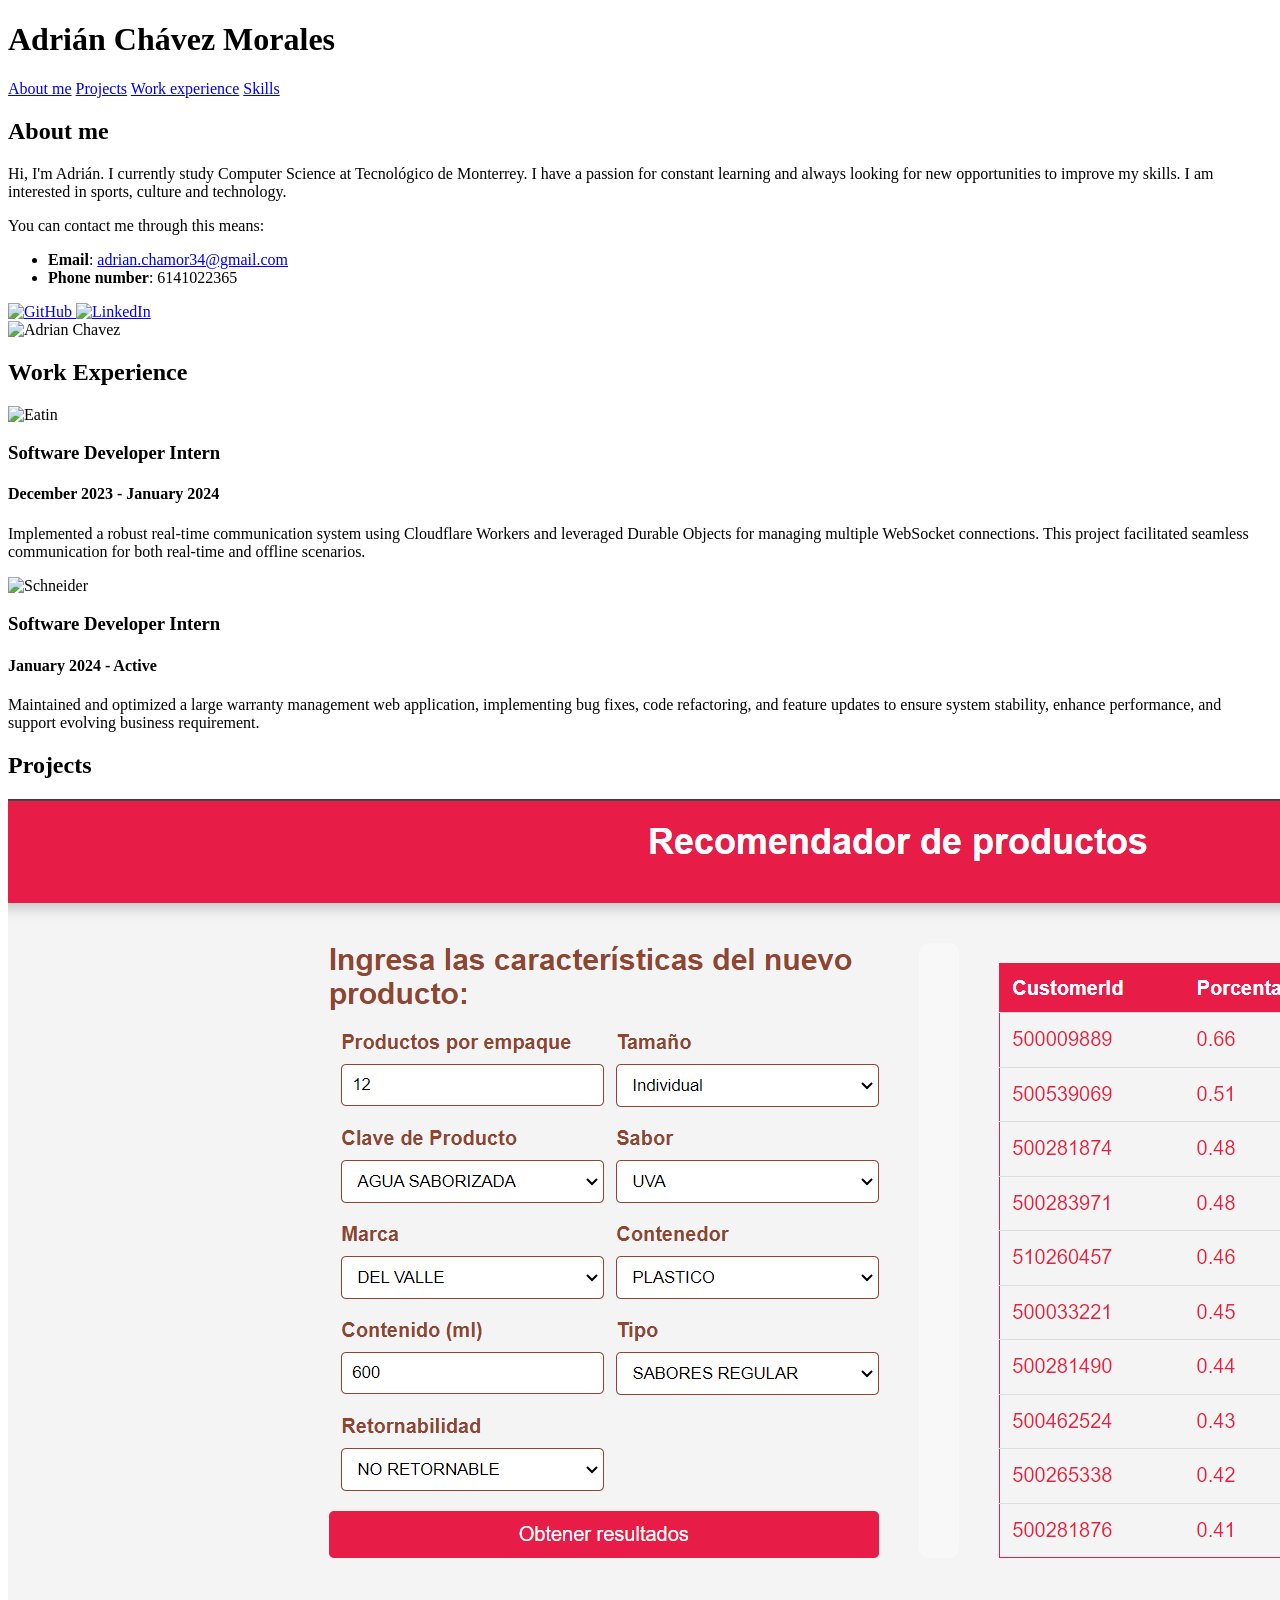
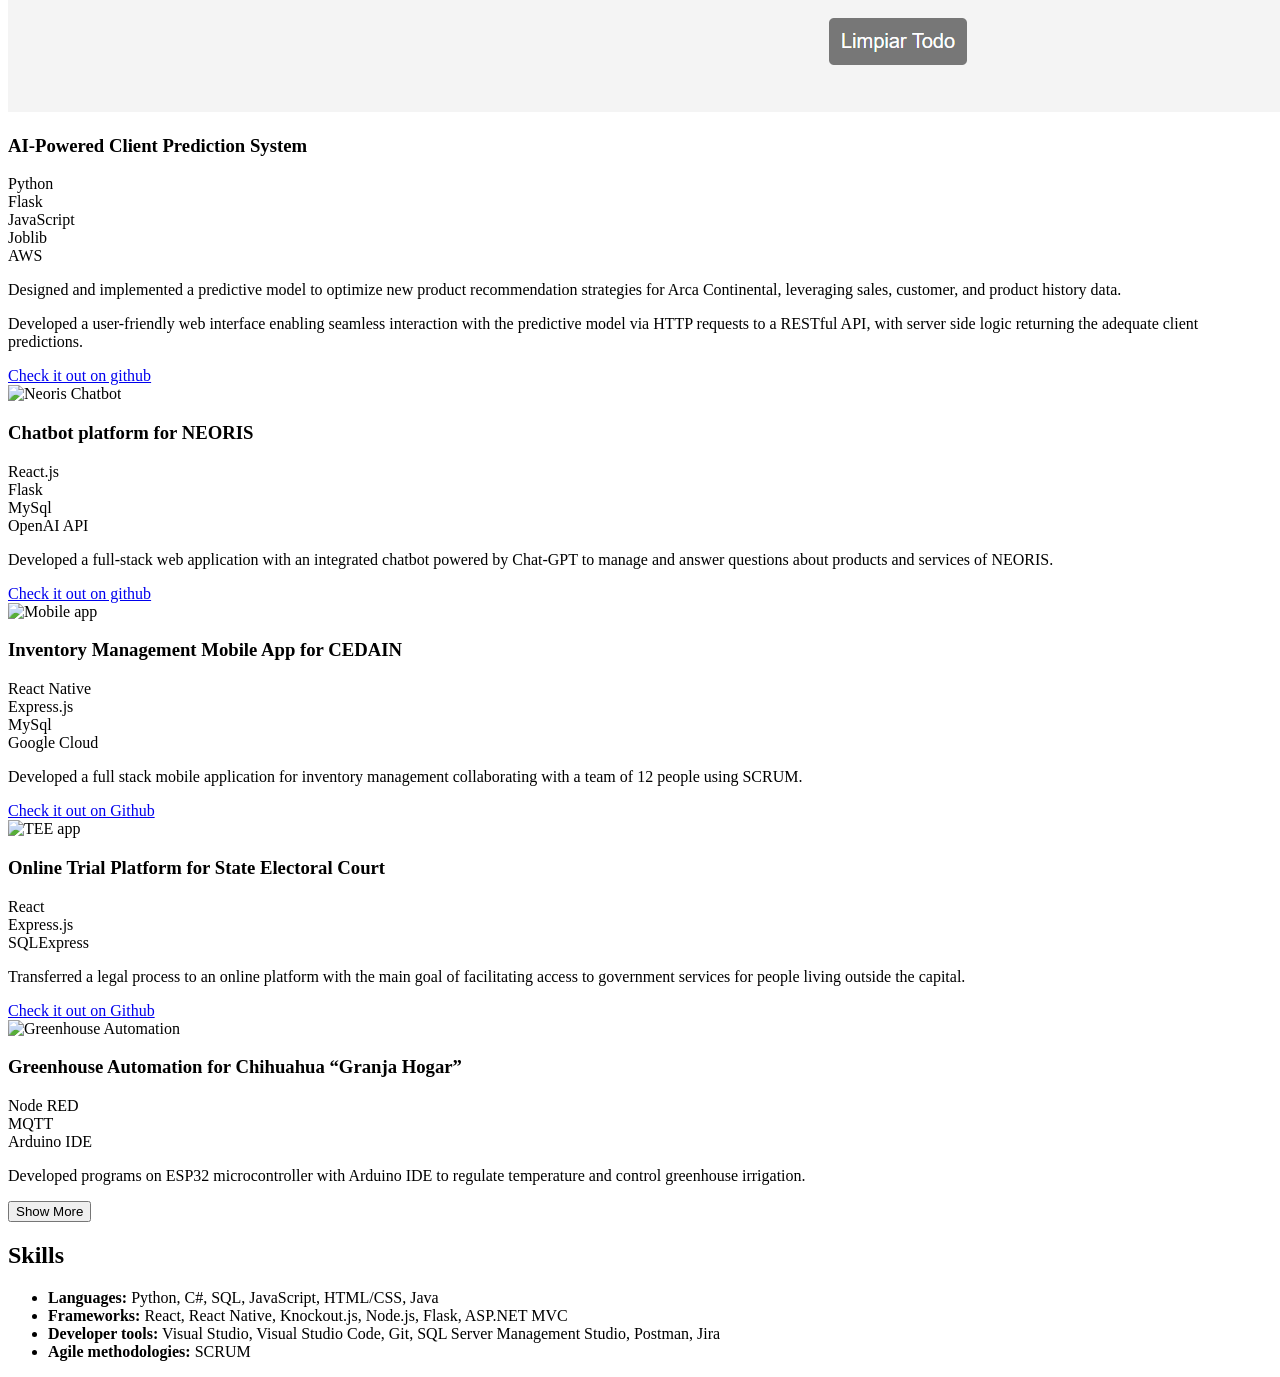
==== index.html @ 79926ff1 "Actulizacion proyecto ARCA" ====
<!DOCTYPE html>
<html lang="es">
<head>
    <meta charset="UTF-8">
    <meta name="viewport" content="width=device-width, initial-scale=1.0">
    <title>Adrian Chavez - Portafolio</title>
    <link rel="stylesheet" href="main.css">
    <link rel="preconnect" href="https://fonts.googleapis.com">
    <link rel="preconnect" href="https://fonts.gstatic.com" crossorigin>
    <link href="https://fonts.googleapis.com/css2?family=Roboto:wght@400;700&display=swap" rel="stylesheet">
</head>
<body>
    <header>
        <h1>Adrián Chávez Morales</h1>
    </header>
    <nav>
        <a href="#about">About me</a>
        <a href="#projects">Projects</a>
        <a href="#experience">Work experience</a>
        <a href="#skills">Skills</a>
    </nav>
    <main>
        <section class="container" id="about">
            <h2>About me</h2>
            <div class="about-me">

                <div class="aboutmetext-container">
                    <p>Hi, I'm Adrián. I currently study Computer Science at Tecnológico de Monterrey. I have a passion for constant learning and always looking for new opportunities to improve my skills. I am interested in sports, culture and technology. </p>
                    <p>You can contact me through this means:</p>
                    <ul>
                        <li><b>Email</b>: <a href="mailto:adrian.chamor34@gmail.com">adrian.chamor34@gmail.com</a></li>
                        <li><b>Phone number</b>: 6141022365</li>
                    </ul>
                    <div class="social-links">
                        <a href="https://github.com/adrianchavez23" target="_blank">
                            <img src="https://github.githubassets.com/images/modules/logos_page/GitHub-Mark.png" alt="GitHub" class="social-icon" />
                        </a>
                        <a href="https://www.linkedin.com/in/adrian-chavez-a494051a4/" target="_blank">
                            <img src="https://cdn-icons-png.flaticon.com/512/174/174857.png" alt="LinkedIn" class="social-icon" />
                        </a>
                    </div>
                    
                </div>

                <img src="assets/images/profile-picture.jpeg" alt="Adrian Chavez" class="profile-pic"/>
                
            </div>
        </section>
        <section class="container" id="experience">
            <h2>Work Experience</h2>
            <div class="experience">
                <div class="experience-card">
                    <img src="assets/images/eatin.jpg" alt="Eatin" class="company-pic"/>
                    <h3>Software Developer Intern</h3>
                    <h4 class="date">December 2023 - January 2024</h4>
                    <p>Implemented a robust real-time communication system using Cloudflare Workers and leveraged Durable Objects for managing multiple WebSocket connections. This project facilitated seamless communication for both real-time and offline scenarios.</p>
                </div>
                <div class="experience-card">
                    <img src="assets/images/Schneider.png" alt="Schneider" class="company-pic"/>
                    <h3>Software Developer Intern</h3>
                    <h4 class="date">January 2024 - Active</h4>
                    <p>Maintained and optimized a large warranty management web application, implementing bug fixes, code refactoring, and feature updates to ensure system stability, enhance performance, and support evolving business requirement.</p>
                </div>
            </div>
        </section>
        <section class="container" id="projects">
            <h2>Projects</h2>
            <div class="projects">
                <!-- First 3 project cards (visible by default) -->

                <div class="project-card">
                    <img src="assets/images/proyectoARCA.png" alt="ClientPredictionARCA" class="project-pic"/>
                    <h3>AI-Powered Client Prediction System</h3>
                    <div class="projects-tools">
                        <div class="tool">Python</div>
                        <div class="tool">Flask</div>
                        <div class="tool">JavaScript</div>
                        <div class="tool">Joblib</div>
                        <div class="tool">AWS</div>
                    </div>
                    <p>Designed and implemented a predictive model to optimize new product recommendation strategies for Arca Continental, leveraging sales, customer, and product history data.</p>
                    <p>Developed a user-friendly web interface enabling seamless interaction with the predictive model via HTTP requests
                        to a RESTful API, with server side logic returning the adequate client predictions.</p>
                    <a href="https://github.com/adrianchavez23/RecomendadorProductos" target="_blank">Check it out on github</a>
                </div>
                
                <div class="project-card">
                    <img src="assets/images/NEORISpage.png" alt="Neoris Chatbot" class="project-pic"/>
                    <h3>Chatbot platform for NEORIS</h3>
                    <div class="projects-tools">
                        <div class="tool">React.js</div>
                        <div class="tool">Flask</div>
                        <div class="tool">MySql</div>
                        <div class="tool">OpenAI API</div>
                    </div>
                    <p>Developed a full-stack web application with an integrated chatbot powered by Chat-GPT to manage and answer questions about products and services of NEORIS.</p>
                    <a href="https://github.com/AdrianCantuA/Neoris_front" target="_blank">Check it out on github</a>
                </div>
                
                <div class="project-card">
                    <img src="assets/images/cedain-image.jpg" alt="Mobile app" class="project-pic"/>
                    <h3>Inventory Management Mobile App for CEDAIN</h3>
                    <div class="projects-tools">
                        <div class="tool">React Native</div>
                        <div class="tool">Express.js</div>
                        <div class="tool">MySql</div>
                        <div class="tool">Google Cloud</div>
                    </div>
                    <p>Developed a full stack mobile application for inventory management collaborating with a team of 12 people using SCRUM.</p>
                    <a href="https://github.com/sebasgarciag/Frontend-CEDAIN-App" target="_blank">Check it out on Github</a>
                </div>
        
                <div class="project-card hidden">
                    <img src="assets/images/TEEpage.png" alt="TEE app" class="project-pic"/>
                    <h3>Online Trial Platform for State Electoral Court</h3>
                    <div class="projects-tools">
                        <div class="tool">React</div>
                        <div class="tool">Express.js</div>
                        <div class="tool">SQLExpress</div>
                    </div>
                    <p>Transferred a legal process to an online platform with the main goal of facilitating access to government services for people living outside the capital.</p>
                    <a href="https://github.com/JRickyAV/juicios_react" target="_blank">Check it out on Github</a>
                </div>
                
                <!-- Hidden Projects -->
                <div class="project-card hidden">
                    <img src="assets/images/granja-hogar-logo.png" alt="Greenhouse Automation" class="project-pic"/>
                    <h3>Greenhouse Automation for Chihuahua “Granja Hogar”</h3>
                    <div class="projects-tools">
                        <div class="tool">Node RED</div>
                        <div class="tool">MQTT</div>
                        <div class="tool">Arduino IDE</div>
                    </div>
                    <p>Developed programs on ESP32 microcontroller with Arduino IDE to regulate temperature and control greenhouse irrigation.</p>
                </div>
            </div>
        
            <!-- Show More Button -->
            <button id="show-more-btn">Show More</button>
        </section>
        
        <section class="container" id="skills">
            <h2>Skills</h2>
            <ul class="skills">
                <li><b>Languages:</b> Python, C#, SQL, JavaScript, HTML/CSS, Java</li>
                <li><b>Frameworks:</b> React, React Native, Knockout.js, Node.js, Flask, ASP.NET MVC</li>
                <li><b>Developer tools:</b> Visual Studio, Visual Studio Code, Git, SQL Server Management Studio, Postman, Jira</li>
                <li><b>Agile methodologies:</b> SCRUM</li>
            </ul>
        </section>
        
    </main>
</body>
<script>
    const showMoreBtn = document.getElementById('show-more-btn');
    const hiddenProjects = document.querySelectorAll('.hidden');

    showMoreBtn.addEventListener('click', () => {
        hiddenProjects.forEach(project => {
            project.style.display = project.style.display === 'block' ? 'none' : 'block';
        });

        // Change the button text
        showMoreBtn.textContent = showMoreBtn.textContent === 'Show More' ? 'Show Less' : 'Show More';
    });
</script>
</html>
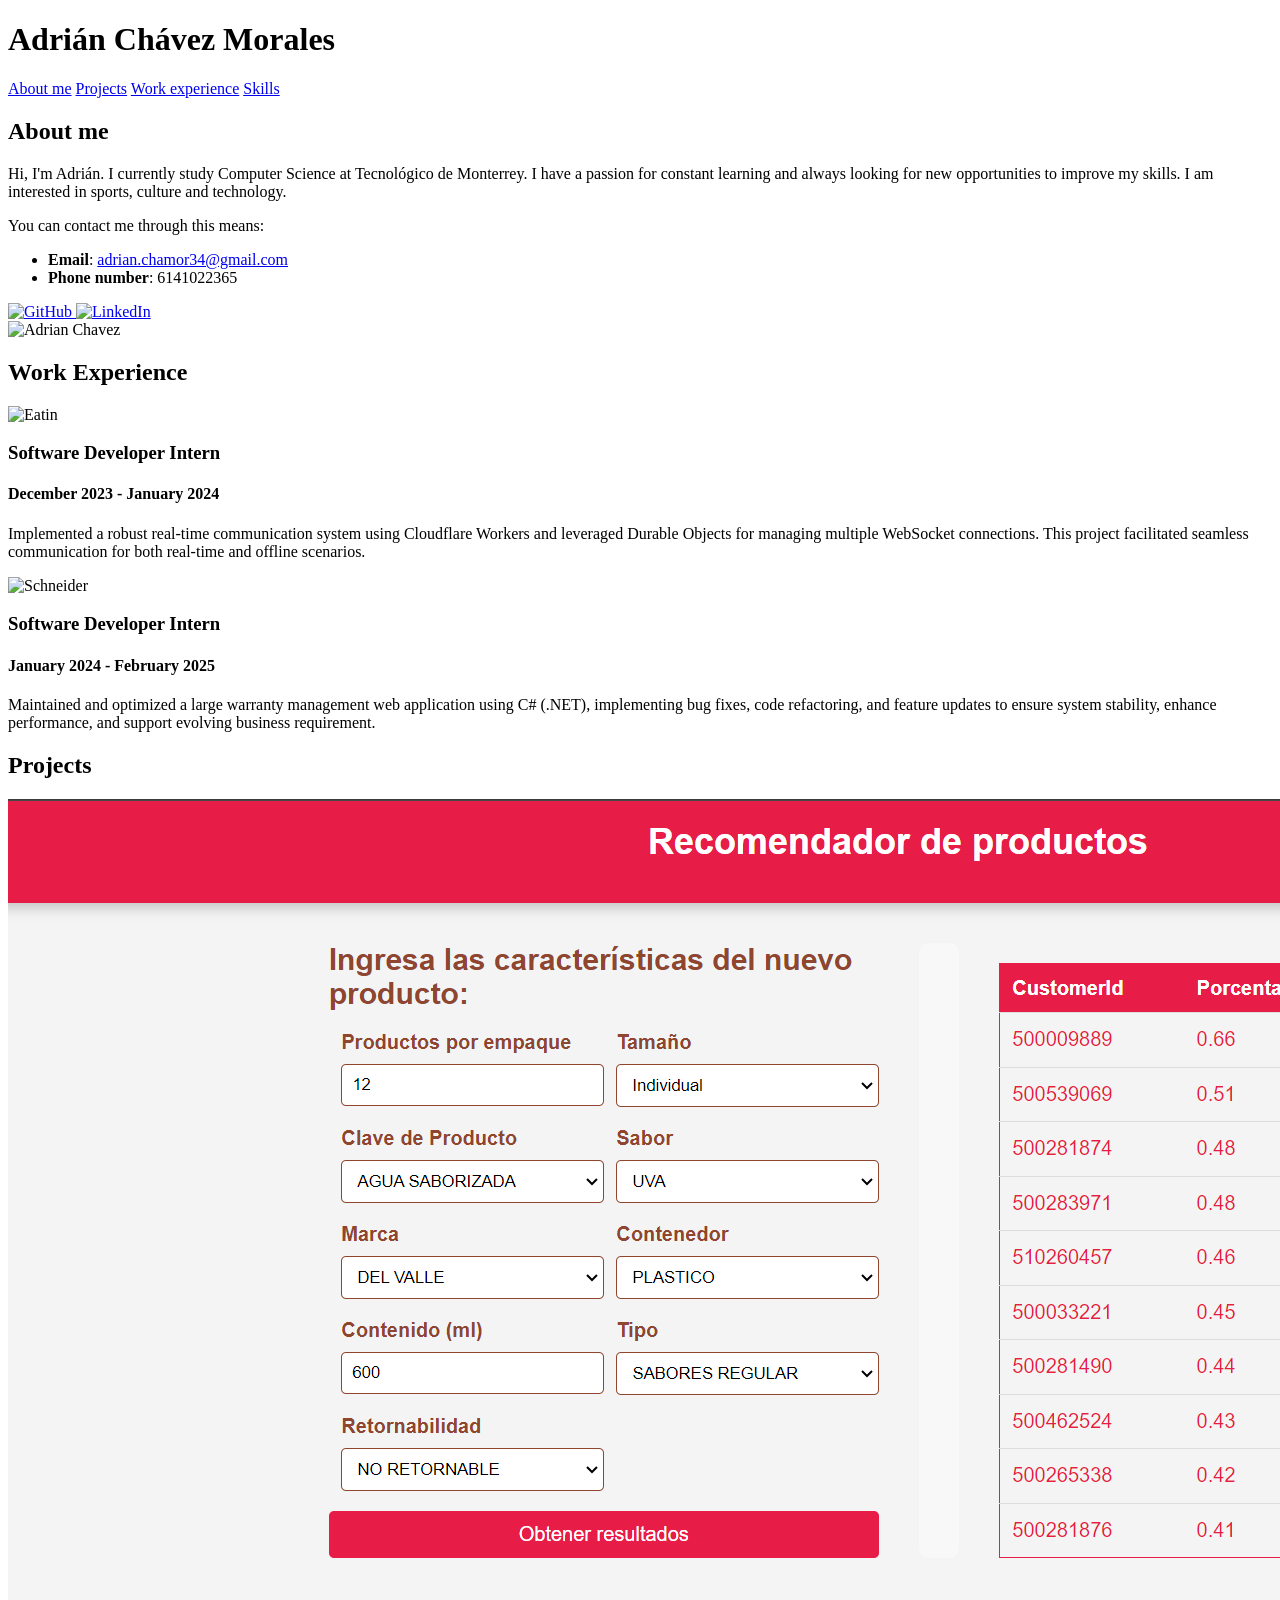
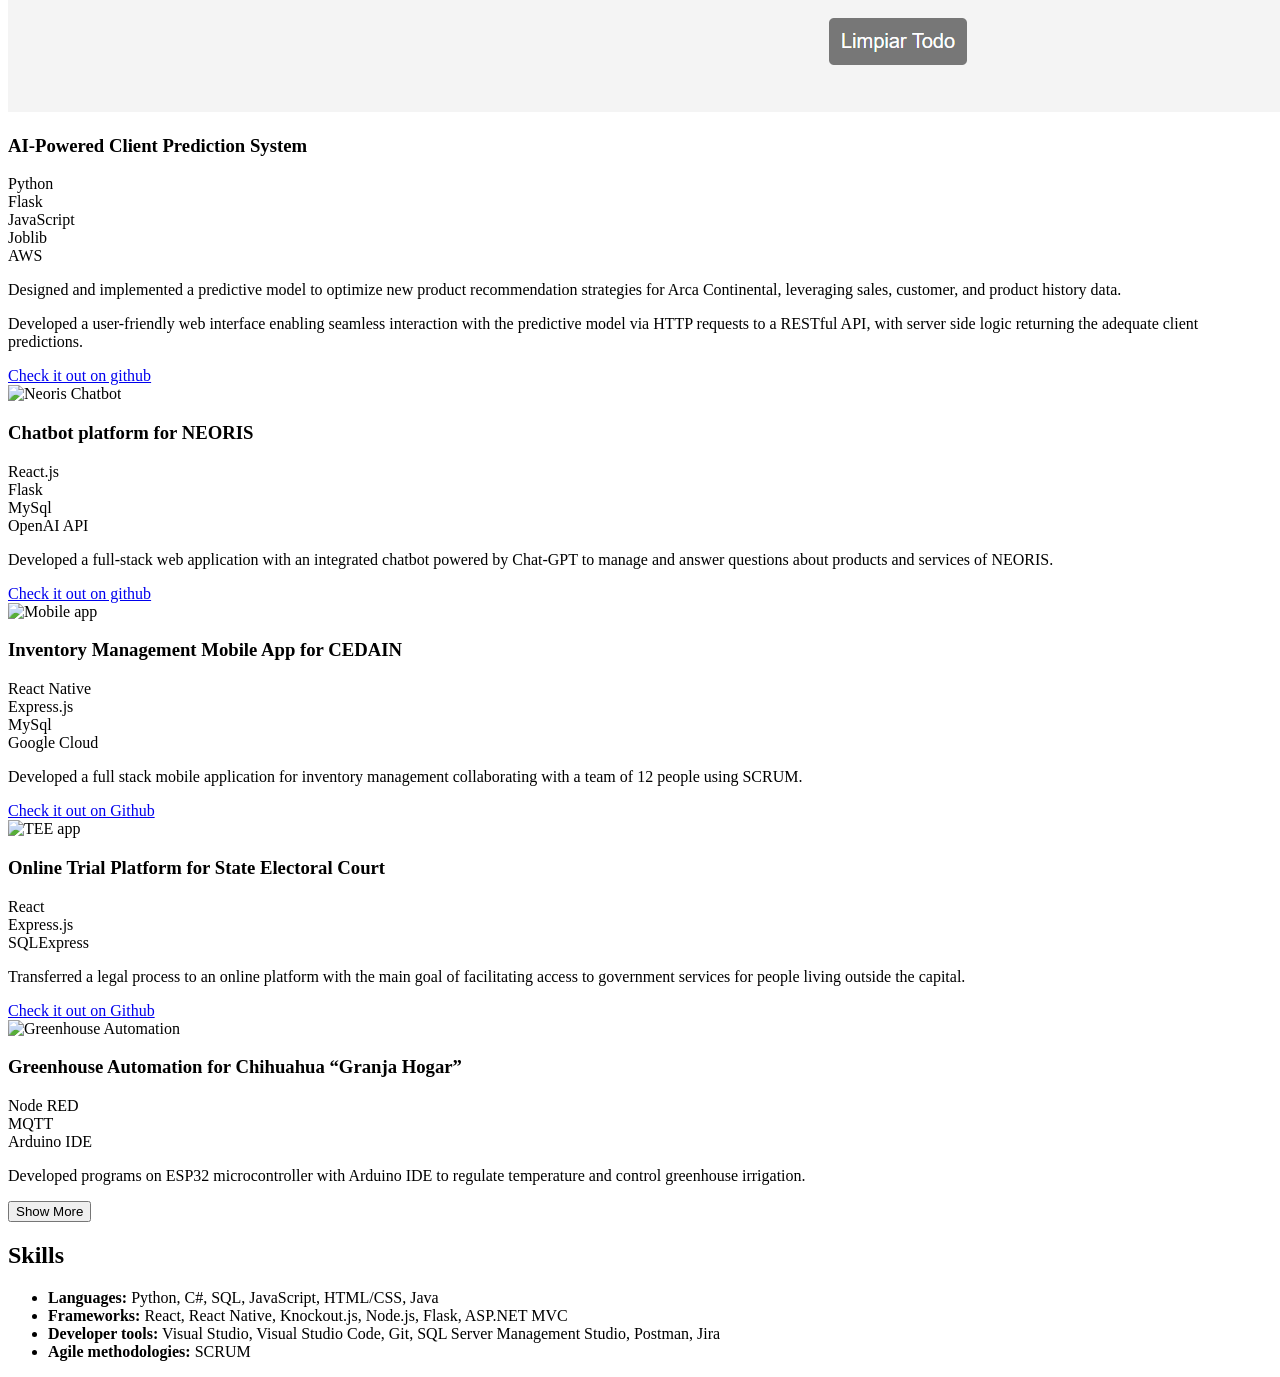
==== commit 0f80873a: "Added end of Schneider Internship." ====
--- a/index.html
+++ b/index.html
@@ -58,8 +58,8 @@
                 <div class="experience-card">
                     <img src="assets/images/Schneider.png" alt="Schneider" class="company-pic"/>
                     <h3>Software Developer Intern</h3>
-                    <h4 class="date">January 2024 - Active</h4>
-                    <p>Maintained and optimized a large warranty management web application, implementing bug fixes, code refactoring, and feature updates to ensure system stability, enhance performance, and support evolving business requirement.</p>
+                    <h4 class="date">January 2024 - February 2025</h4>
+                    <p>Maintained and optimized a large warranty management web application using C# (.NET), implementing bug fixes, code refactoring, and feature updates to ensure system stability, enhance performance, and support evolving business requirement.</p>
                 </div>
             </div>
         </section>
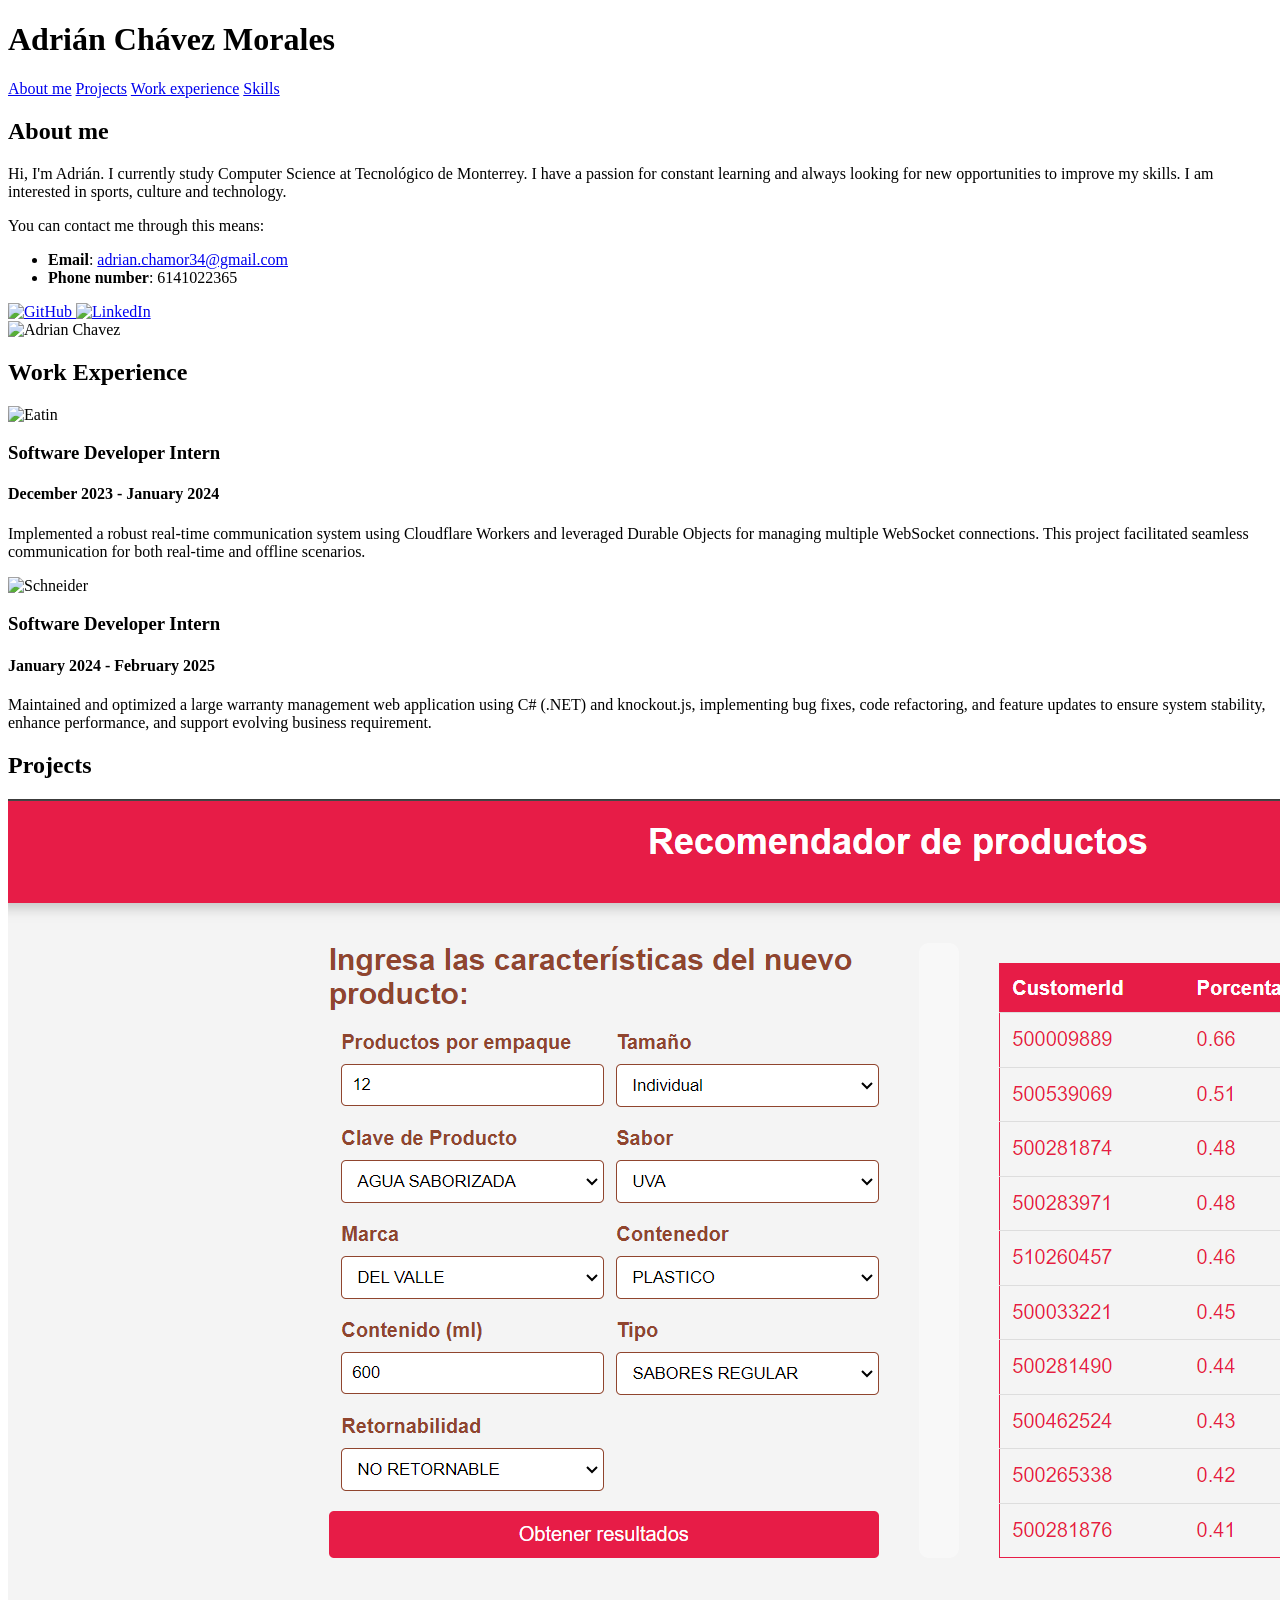
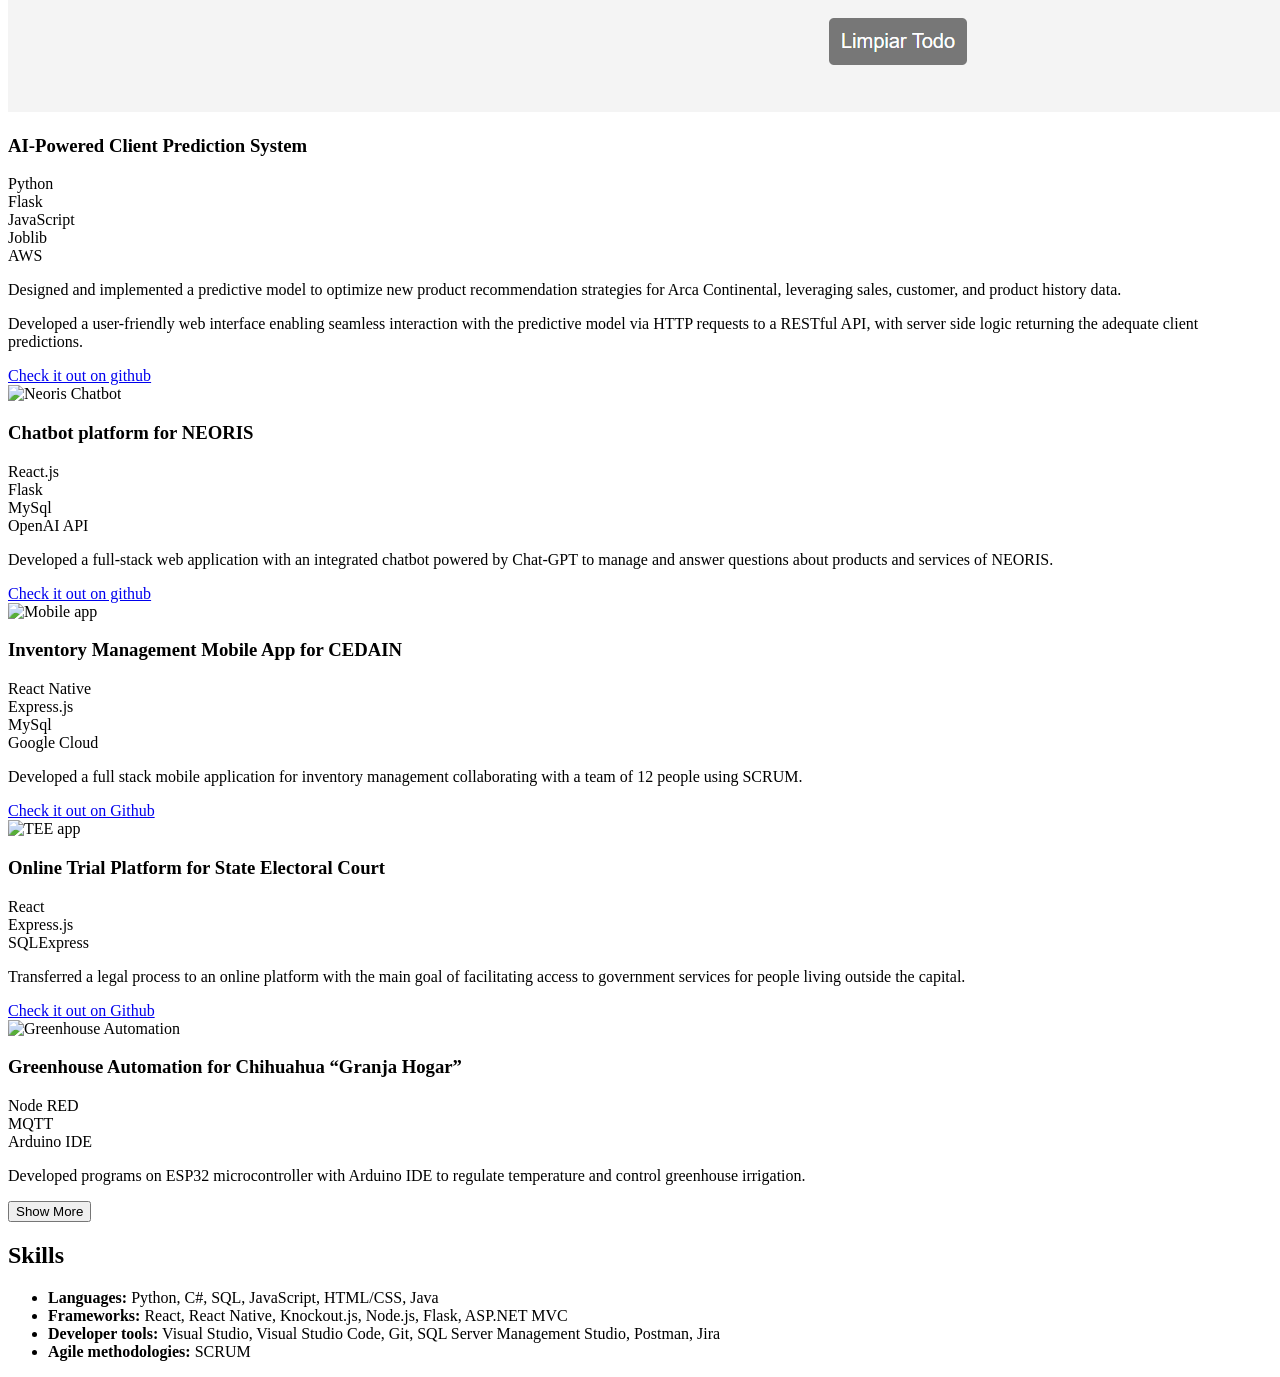
==== commit f7dd72ae: "added js" ====
--- a/index.html
+++ b/index.html
@@ -59,7 +59,7 @@
                     <img src="assets/images/Schneider.png" alt="Schneider" class="company-pic"/>
                     <h3>Software Developer Intern</h3>
                     <h4 class="date">January 2024 - February 2025</h4>
-                    <p>Maintained and optimized a large warranty management web application using C# (.NET), implementing bug fixes, code refactoring, and feature updates to ensure system stability, enhance performance, and support evolving business requirement.</p>
+                    <p>Maintained and optimized a large warranty management web application using C# (.NET) and knockout.js, implementing bug fixes, code refactoring, and feature updates to ensure system stability, enhance performance, and support evolving business requirement.</p>
                 </div>
             </div>
         </section>
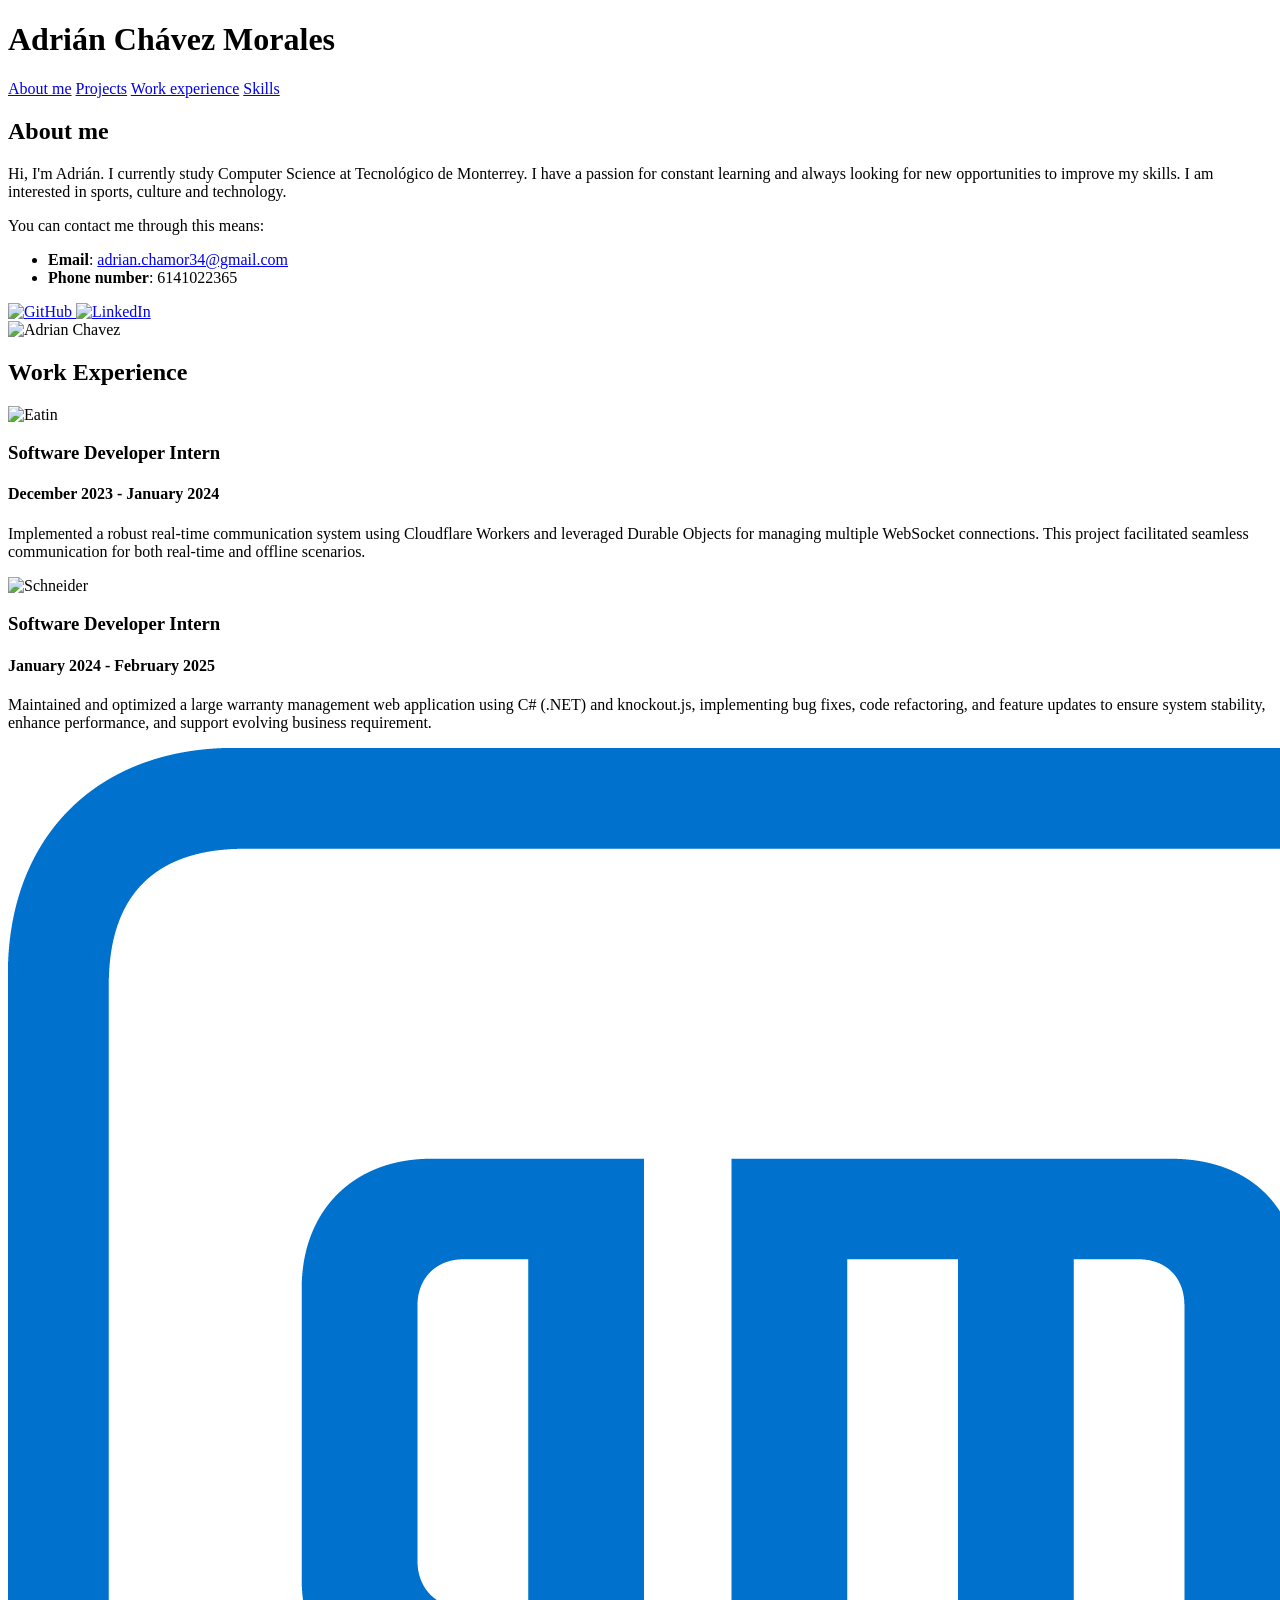
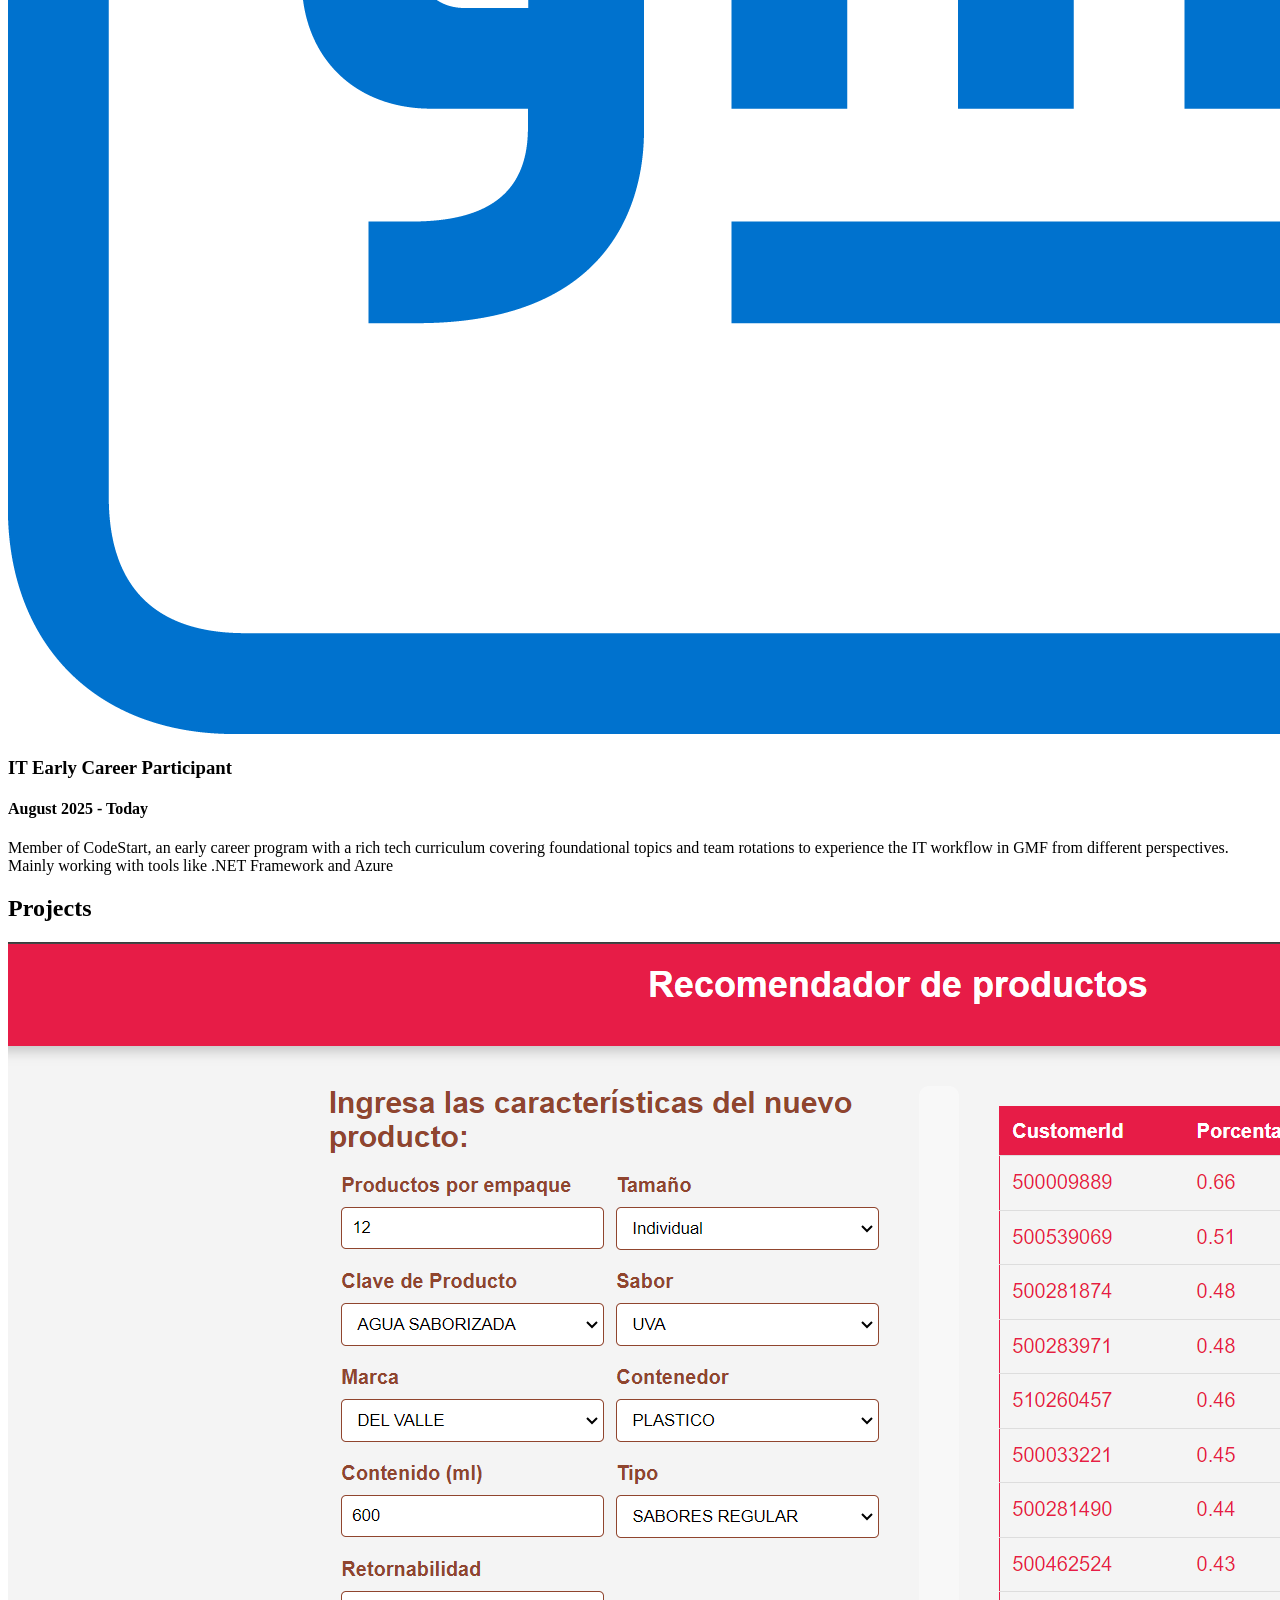
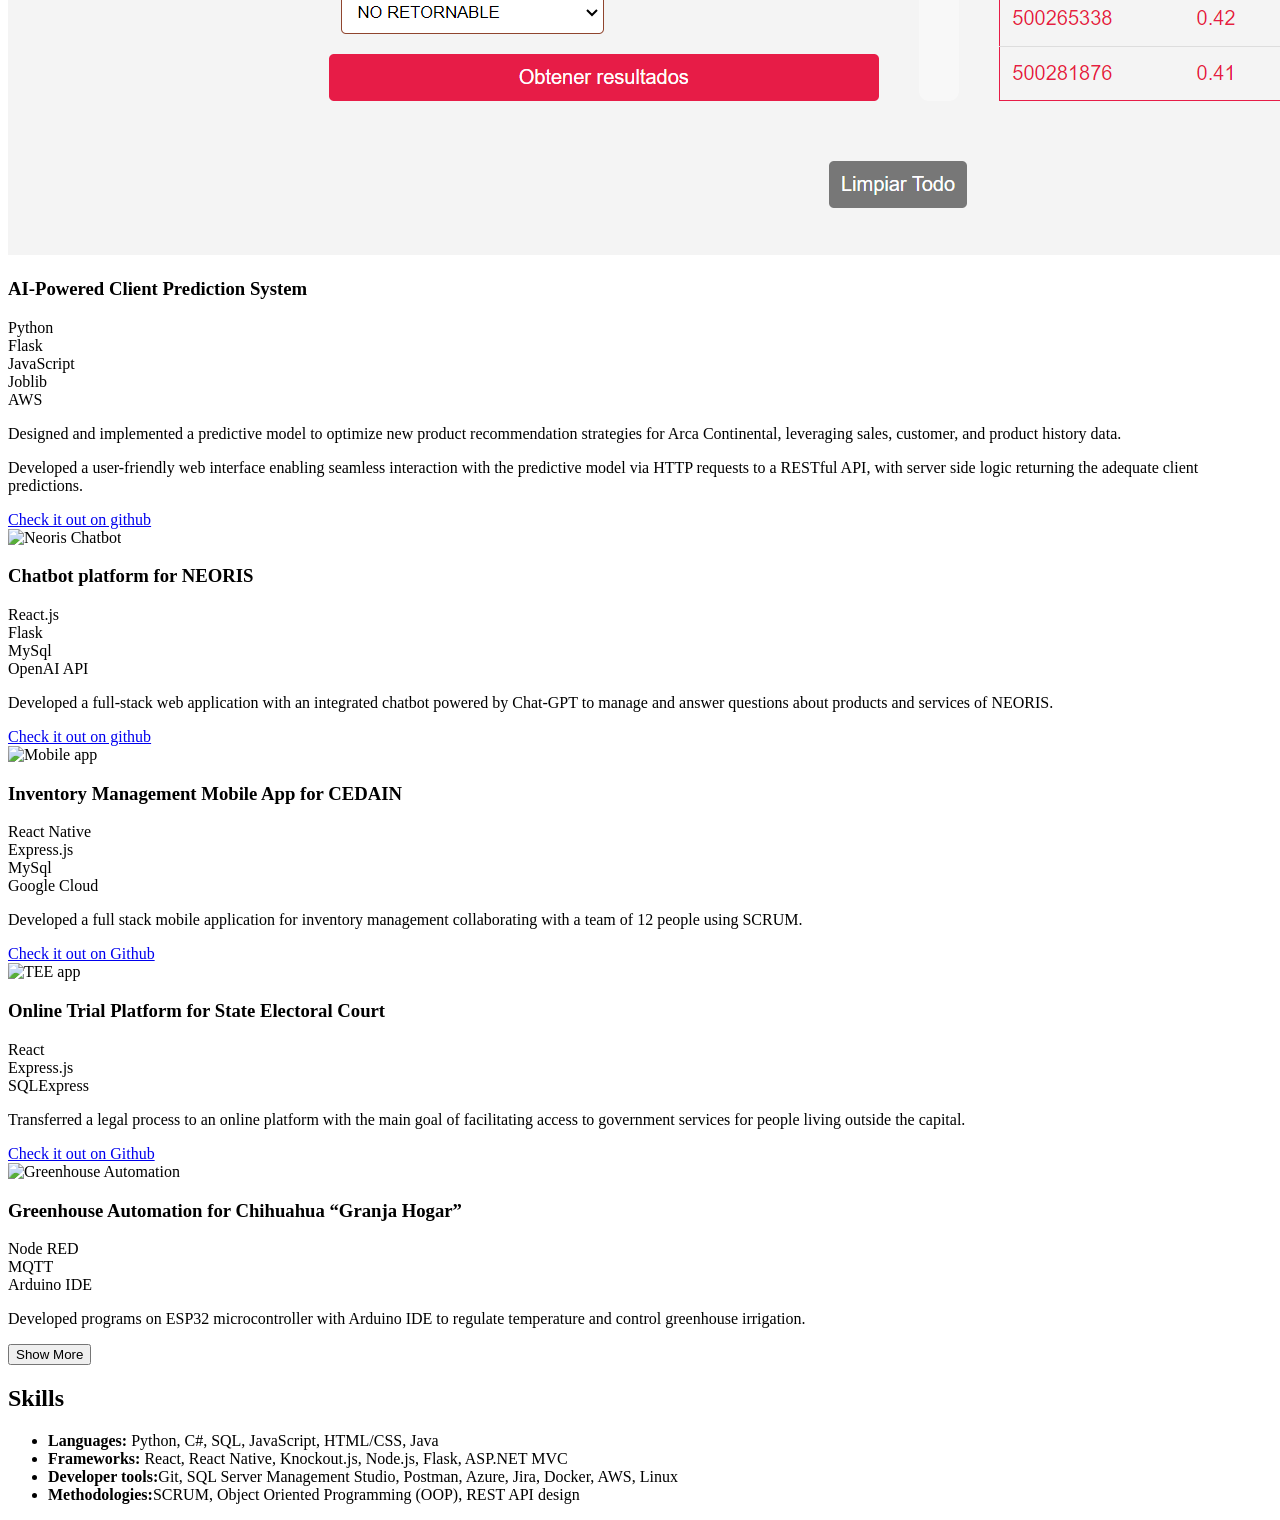
==== commit 7c19a17a: "Added GMF to Work experience" ====
--- a/index.html
+++ b/index.html
@@ -61,8 +61,15 @@
                     <h4 class="date">January 2024 - February 2025</h4>
                     <p>Maintained and optimized a large warranty management web application using C# (.NET) and knockout.js, implementing bug fixes, code refactoring, and feature updates to ensure system stability, enhance performance, and support evolving business requirement.</p>
                 </div>
+                <div class="experience-card">
+                    <img src="assets/images/GMF.png" alt="GMF" class="company-pic"/>
+                    <h3>IT Early Career Participant</h3>
+                    <h4 class="date">August 2025 - Today</h4>
+                    <p>Member of CodeStart, an early career program with a rich tech curriculum covering foundational topics and team rotations to experience the IT workflow in GMF from different perspectives. Mainly working with tools like .NET Framework and Azure</p>
+                </div>
             </div>
         </section>
+        
         <section class="container" id="projects">
             <h2>Projects</h2>
             <div class="projects">
@@ -144,8 +151,9 @@
             <ul class="skills">
                 <li><b>Languages:</b> Python, C#, SQL, JavaScript, HTML/CSS, Java</li>
                 <li><b>Frameworks:</b> React, React Native, Knockout.js, Node.js, Flask, ASP.NET MVC</li>
-                <li><b>Developer tools:</b> Visual Studio, Visual Studio Code, Git, SQL Server Management Studio, Postman, Jira</li>
-                <li><b>Agile methodologies:</b> SCRUM</li>
+                <li><b>Developer tools:</b>Git, SQL Server Management Studio, Postman, Azure, Jira, Docker, AWS, Linux</li>
+                <li><b>Methodologies:</b>SCRUM, Object Oriented Programming (OOP), REST API design
+</li>
             </ul>
         </section>
         
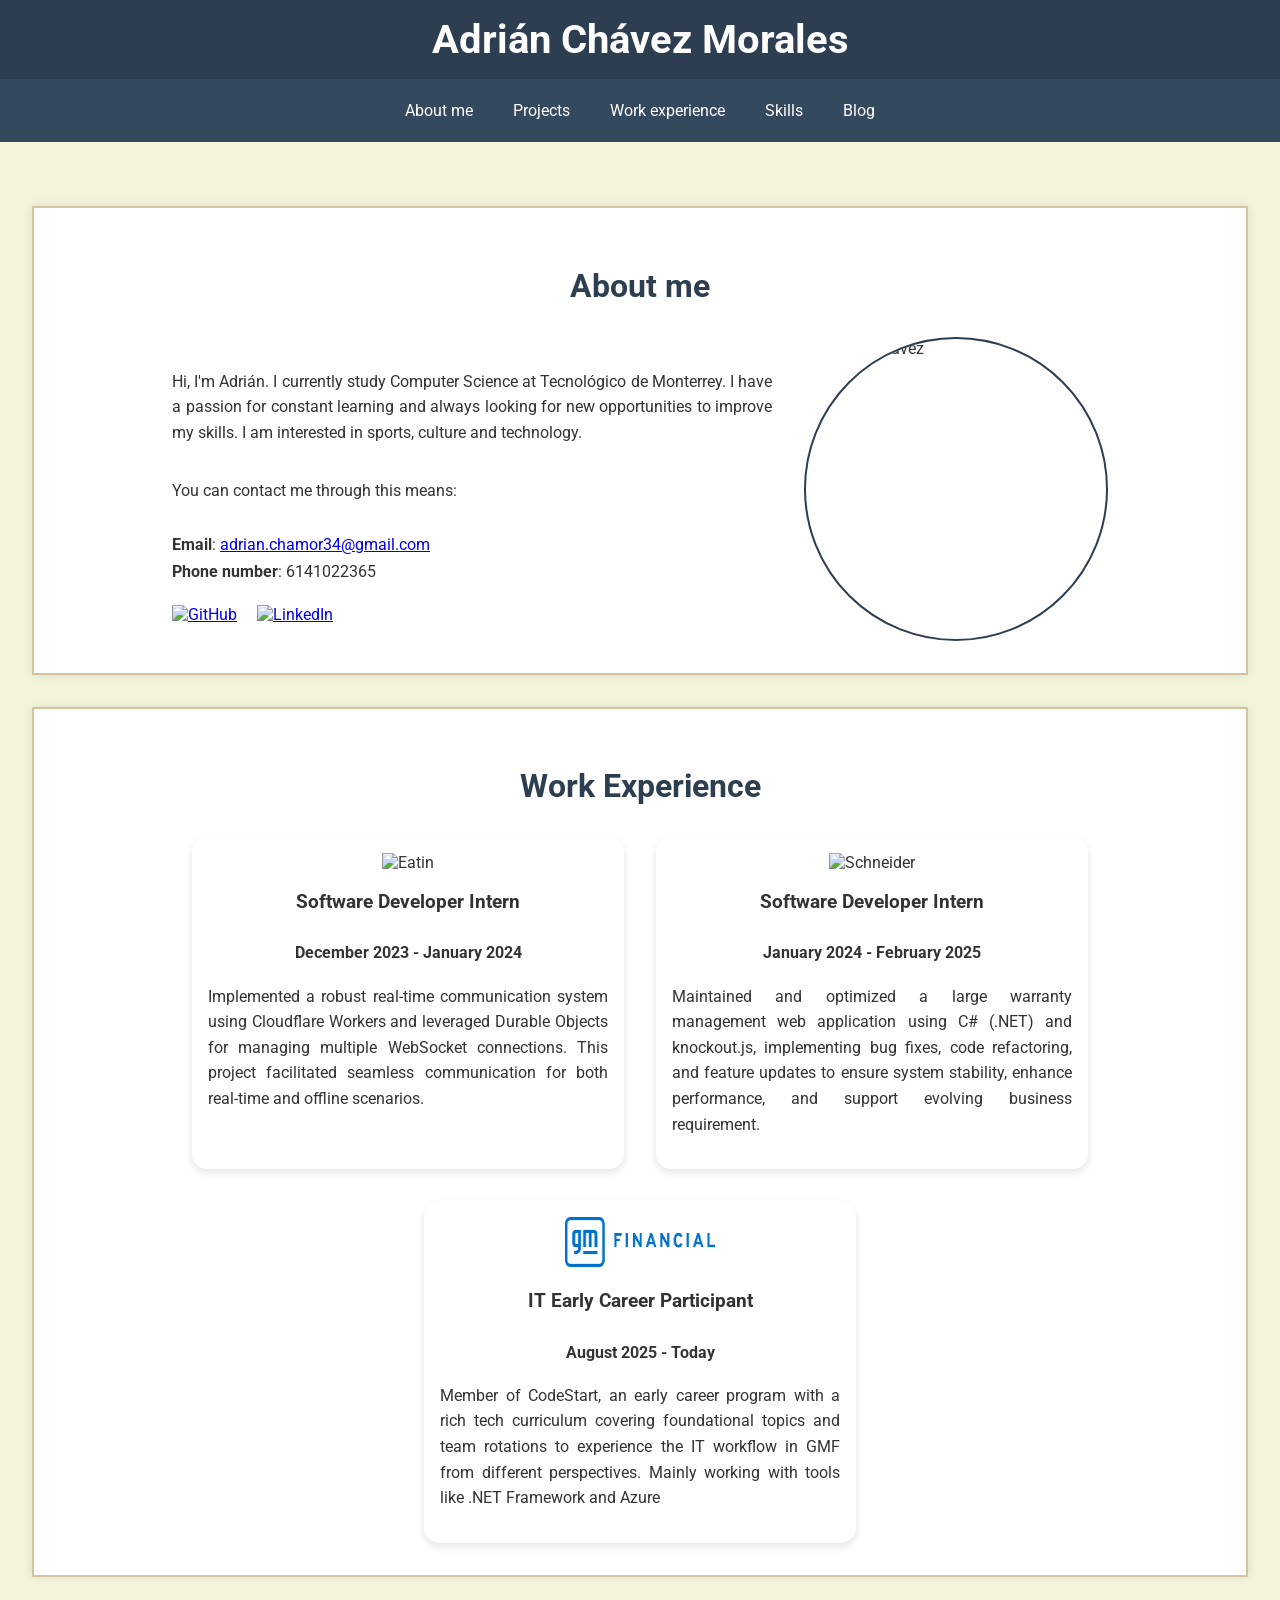
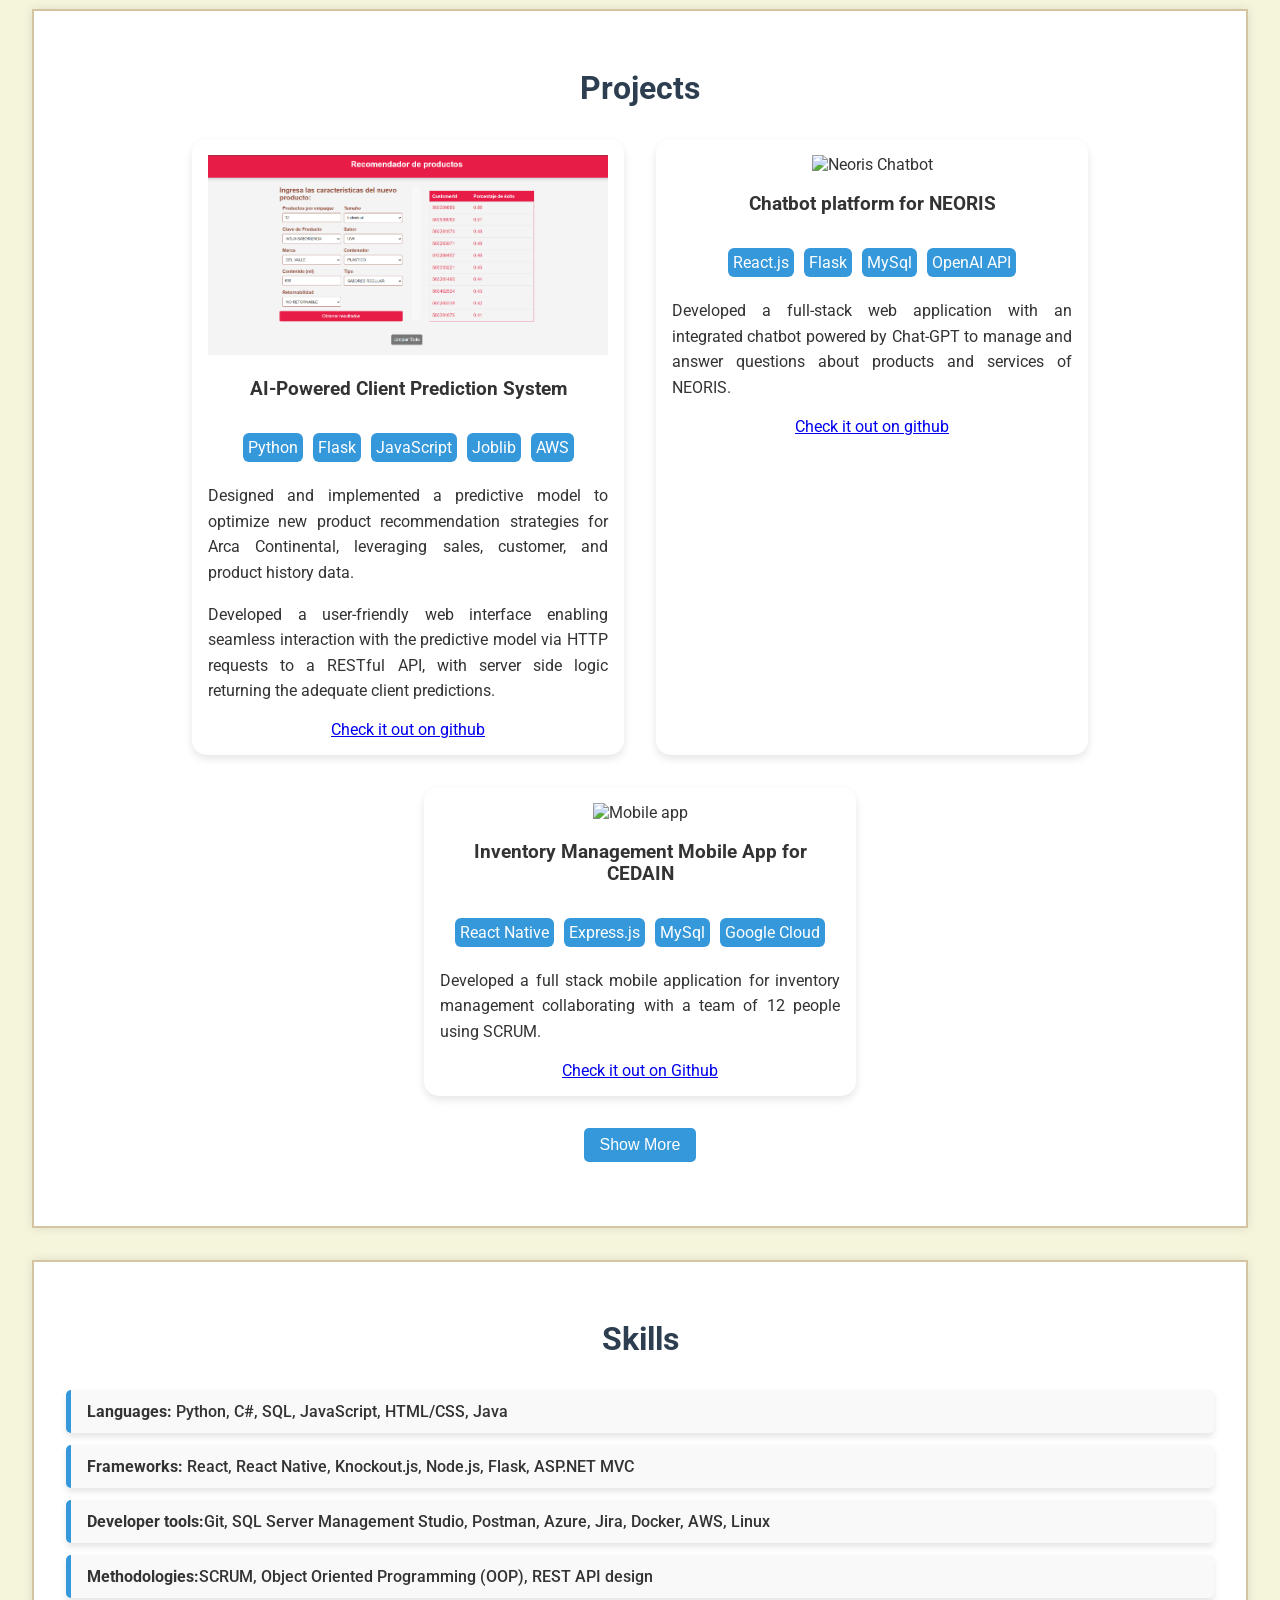
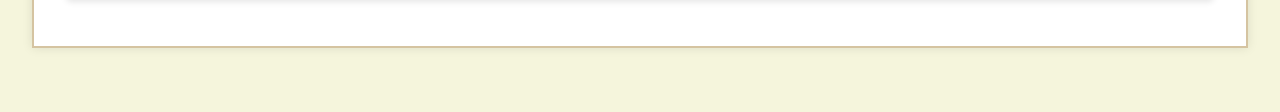
==== commit 411f1084: "Added blog" ====
--- a/index.html
+++ b/index.html
@@ -18,6 +18,7 @@
         <a href="#projects">Projects</a>
         <a href="#experience">Work experience</a>
         <a href="#skills">Skills</a>
+        <a href="blog.html">Blog</a>
     </nav>
     <main>
         <section class="container" id="about">
--- a/main.css
+++ b/main.css
@@ -0,0 +1,569 @@
+body {
+  font-family: 'Roboto', sans-serif;
+  margin: 0;
+  padding: 0;
+  background-color: #f5f5dc; /* beige suave */
+  color: #333;
+}
+
+header {
+  background-color: #2c3e50; /* azul oscuro */
+  color: #fff;
+  padding: 1em 0;
+  text-align: center;
+}
+
+header h1 {
+  margin: 0;
+  font-size: 2.5em;
+}
+
+nav {
+  background-color: #34495e; /* azul más claro */
+  display: flex;
+  justify-content: center;
+  padding: 0.5em 0;
+}
+
+nav a {
+  color: #fff;
+  text-align: center;
+  padding: 14px 20px;
+  text-decoration: none;
+}
+
+nav a:hover,
+nav a[aria-current="page"] {
+  background-color: #5dade2; /* azul claro brillante */
+}
+
+main {
+  padding: 2em;
+}
+
+.container {
+  background-color: #fff;
+  box-shadow: 0 0 10px rgba(0, 0, 0, 0.1);
+  margin: 2em auto;
+  padding: 2em;
+  max-width: 1600px;
+  border: 2px solid;
+  border-color: #d5c4a1; /* beige */
+}
+
+h2 {
+  text-align: center;
+  font-size: 2em;
+  color: #2c3e50; /* azul oscuro */
+  margin-bottom: 1em;
+}
+
+.about-me {
+  display: flex;
+  align-items: center;
+  justify-content: center;
+  flex-wrap: wrap;
+  gap: 2em;
+}
+
+.profile-pic {
+  width: 300px;
+  height: 300px;
+  border-radius: 50%;
+  border: solid 2px #2c3e50; /* azul oscuro */
+}
+
+.company-pic {
+  width: 150px;
+  height: 50px;
+}
+
+.project-pic {
+  width: 100%;
+  height: 200px;
+}
+
+.about-me p, .project-card p, .experience-card p {
+  max-width: 600px;
+  font-size: 1em;
+  line-height: 1.6;
+  text-align: justify; /* Justificación del texto */
+}
+
+ul {
+  list-style-type: none;
+  padding: 0;
+}
+
+ul li {
+  margin-bottom: 0.5em;
+  text-align: justify; /* Justificación del texto en listas */
+}
+
+.projects, .experience {
+  display: flex;
+  flex-wrap: wrap;
+  gap: 2em;
+  justify-content: center;
+}
+
+.project-card, .experience-card {
+  background-color: #fff;
+  border-radius: 15px;
+  box-shadow: 0 4px 8px rgba(0, 0, 0, 0.1);
+  padding: 1em;
+  max-width: 400px;
+  text-align: center;
+  transition: transform 0.3s ease, box-shadow 0.3s ease;
+}
+
+.project-card:hover,
+.experience-card:hover {
+  transform: translateY(-10px);
+  box-shadow: 0 8px 16px rgba(0, 0, 0, 0.2);
+} 
+
+.project-card h3, .experience-card h3 {
+  padding-bottom: 0.5em;
+  margin-bottom: 1em;
+}
+
+.skills li {
+  background-color: #f9f9f9;
+  padding: 0.75em 1em;
+  border-left: 5px solid #3498db; /* azul vibrante */
+  border-radius: 5px;
+  margin-bottom: 0.75em;
+  box-shadow: 0 4px 6px rgba(0, 0, 0, 0.1);
+  font-weight: 500;
+  transition: transform 0.3s ease, box-shadow 0.3s ease;
+  list-style: none;
+  text-align: justify; /* Justificación del texto en habilidades */
+}
+
+.skills li:hover {
+  transform: translateY(-5px);
+  box-shadow: 0 8px 12px rgba(0, 0, 0, 0.15);
+}
+
+img {
+  overflow-clip-margin: content-box;
+  overflow: clip;
+}
+
+.aboutmetext-container {
+  display: flex;
+  flex-direction: column;
+}
+
+.projects-tools {
+  display: flex;
+  flex-direction: row;
+  justify-content: center;
+}
+
+.tool {
+  border-radius: 6px;
+  background-color: #3498db; /* azul vibrante */
+  color: white;
+  padding: 5px;
+  margin: 5px;
+}
+
+.social-links {
+  display: inline-flex;
+  gap: 20px;
+}
+
+.social-icon {
+  width: 40px;  /* Adjust size */
+  height: 40px;
+  transition: transform 0.3s ease;
+}
+
+.social-icon:hover {
+  transform: scale(1.1);  /* Adds a hover effect to icons */
+}
+
+.hidden {
+  display: none;
+}
+
+#show-more-btn {
+  display: block;
+  margin: 2em auto; /* Center the button horizontally */
+  padding: 0.5em 1em;
+  background-color: #3498db; /* Match with your theme color */
+  color: white;
+  border: none;
+  border-radius: 5px;
+  font-size: 1em;
+  cursor: pointer;
+  transition: background-color 0.3s ease, transform 0.3s ease;
+}
+
+#show-more-btn:hover {
+  background-color: #2980b9; /* Darker shade for hover effect */
+  transform: scale(1.05); /* Slightly scale up on hover */
+}
+
+.blog-container {
+  max-width: 960px;
+}
+
+.post-list {
+  display: flex;
+  flex-direction: column;
+  gap: 1.25em;
+}
+
+.post-card {
+  background-color: #fff;
+  border-radius: 12px;
+  box-shadow: 0 4px 8px rgba(0, 0, 0, 0.08);
+  padding: 1.25em 1.5em;
+  border: 1px solid #e8dcc4;
+}
+
+.post-card h3 {
+  margin: 0 0 0.35em;
+  text-align: left;
+  font-size: 1.4em;
+}
+
+.post-card h3 a,
+.read-more,
+.back-link a {
+  color: #2c3e50;
+  text-decoration: none;
+}
+
+.post-card h3 a:hover,
+.read-more:hover,
+.back-link a:hover {
+  color: #3498db;
+}
+
+.post-card p,
+.post-article p {
+  max-width: none;
+  text-align: left;
+}
+
+.post-date,
+.muted {
+  color: #7f8c8d;
+  font-size: 0.95em;
+}
+
+.read-more {
+  font-weight: 700;
+}
+
+.empty-blog {
+  text-align: center;
+}
+
+.post-article h2 {
+  margin-bottom: 0.25em;
+}
+
+.back-link {
+  margin-bottom: 1em;
+}
+
+.post-body {
+  max-width: 720px;
+  margin: 1.25em auto 0;
+  line-height: 1.7;
+  font-size: 1.05em;
+  text-align: left;
+}
+
+.post-body h1,
+.post-body h2,
+.post-body h3 {
+  text-align: left;
+  margin: 1.4em 0 0.5em;
+}
+
+.post-body p,
+.post-body li {
+  text-align: left;
+}
+
+.post-body ul,
+.post-body ol {
+  padding-left: 1.4em;
+  list-style: disc;
+}
+
+.post-body ol {
+  list-style: decimal;
+}
+
+.post-body img {
+  max-width: 100%;
+  height: auto;
+  border-radius: 8px;
+}
+
+.post-body pre {
+  background: #2c3e50;
+  color: #f5f5dc;
+  padding: 1em;
+  overflow-x: auto;
+  border-radius: 8px;
+}
+
+.post-body code {
+  background: #f4efe4;
+  padding: 0.15em 0.4em;
+  border-radius: 4px;
+  font-size: 0.95em;
+}
+
+.post-body pre code {
+  background: none;
+  padding: 0;
+  color: inherit;
+}
+
+.post-body blockquote {
+  margin: 1em 0;
+  padding: 0.2em 1em;
+  border-left: 4px solid #3498db;
+  color: #555;
+  background: #f9f6ee;
+}
+
+.gate-card,
+.writer-header,
+.settings-panel,
+.post-form,
+.saved-posts-panel {
+  text-align: left;
+}
+
+.gate-card {
+  max-width: 460px;
+  margin: 0 auto;
+}
+
+.gate-form,
+.post-form,
+.settings-panel {
+  display: flex;
+  flex-direction: column;
+  gap: 0.6em;
+}
+
+.gate-form input,
+.post-form input,
+.post-form textarea,
+.settings-panel input {
+  padding: 0.7em;
+  border: 1px solid #d5c4a1;
+  border-radius: 6px;
+  font-family: inherit;
+  font-size: 1em;
+}
+
+.post-form textarea {
+  resize: vertical;
+  line-height: 1.5;
+}
+
+.gate-form button,
+.writer-actions button,
+.editor-buttons button,
+.settings-panel button,
+.md-toolbar button {
+  padding: 0.55em 1em;
+  background-color: #3498db;
+  color: white;
+  border: none;
+  border-radius: 5px;
+  font-size: 1em;
+  cursor: pointer;
+}
+
+.gate-form button:hover,
+.writer-actions button:hover,
+.editor-buttons button:hover,
+.settings-panel button:hover,
+.md-toolbar button:hover {
+  background-color: #2980b9;
+}
+
+.writer-actions .secondary-btn,
+.md-toolbar button {
+  background-color: #34495e;
+}
+
+.writer-actions .secondary-btn:hover,
+.md-toolbar button:hover {
+  background-color: #2c3e50;
+}
+
+.editor-buttons .danger-btn,
+.danger-btn {
+  background-color: #c0392b;
+}
+
+.editor-buttons .danger-btn:hover,
+.danger-btn:hover {
+  background-color: #922b21;
+}
+
+.form-error,
+.writer-status.error {
+  color: #c0392b;
+}
+
+.writer-status.success {
+  color: #1e8449;
+}
+
+.writer-header {
+  display: flex;
+  justify-content: space-between;
+  align-items: center;
+  gap: 1em;
+  flex-wrap: wrap;
+}
+
+.writer-header h2,
+.gate-card h2,
+.gate-card h3,
+.post-form h3,
+.saved-posts-panel h3,
+.settings-panel h3 {
+  text-align: left;
+}
+
+.writer-header h2 {
+  margin: 0;
+}
+
+.writer-layout {
+  display: grid;
+  grid-template-columns: 240px 1fr;
+  gap: 2em;
+  margin-top: 1.5em;
+}
+
+.saved-post {
+  padding: 0.75em;
+  border: 1px solid #e8dcc4;
+  border-radius: 8px;
+  margin-bottom: 0.6em;
+  cursor: pointer;
+}
+
+.saved-post span {
+  display: block;
+  color: #7f8c8d;
+  font-size: 0.85em;
+}
+
+.saved-post.active,
+.saved-post:hover {
+  border-color: #3498db;
+  background: #f8fbff;
+}
+
+.md-toolbar {
+  display: flex;
+  flex-wrap: wrap;
+  gap: 0.4em;
+}
+
+.md-toolbar button {
+  font-size: 0.85em;
+}
+
+.editor-buttons {
+  display: flex;
+  flex-wrap: wrap;
+  gap: 0.6em;
+  margin: 0.5em 0 1em;
+}
+
+.preview-box {
+  margin-top: 0;
+  padding: 1em;
+  border: 1px dashed #d5c4a1;
+  border-radius: 8px;
+  min-height: 120px;
+  background: #fdfaf3;
+}
+
+.preview-empty {
+  color: #7f8c8d;
+}
+
+.settings-panel {
+  margin: 1em 0;
+  padding: 1em;
+  background: #f9f6ee;
+  border-radius: 8px;
+}
+
+/* Mobile Responsive Design */
+@media (max-width: 768px) {
+  header h1 {
+    font-size: 2em;
+  }
+
+  nav {
+    flex-direction: column;
+    align-items: center;
+  }
+
+  nav a {
+    padding: 10px;
+    width: 100%;
+    text-align: center;
+  }
+
+  .container {
+    padding: 1em;
+  }
+
+  .about-me {
+    flex-direction: column;
+  }
+
+  .profile-pic {
+    width: 200px;
+    height: 200px;
+  }
+
+  .projects, .experience {
+    flex-direction: column;
+    align-items: center;
+  }
+
+  .project-card, .experience-card {
+    max-width: 100%;
+  }
+
+  .social-links {
+    justify-content: center;
+  }
+
+  #show-more-btn {
+    width: 100%;
+  }
+
+  .writer-layout {
+    grid-template-columns: 1fr;
+  }
+
+  .editor-buttons button,
+  .writer-actions button,
+  .gate-form button {
+    width: 100%;
+  }
+}
